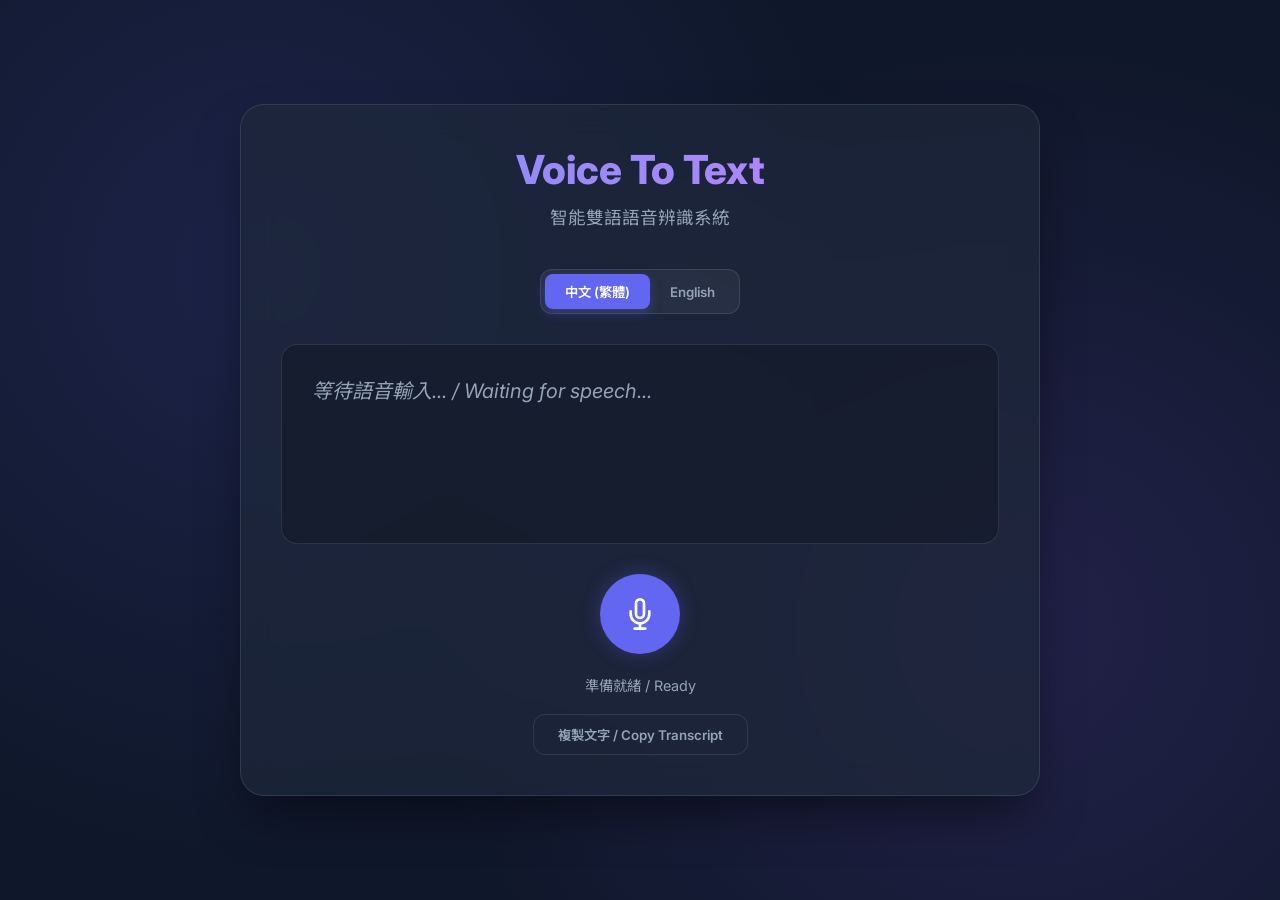
==== index.html @ eadc810d "Add files via upload" ====
<!DOCTYPE html>
<html lang="zh-TW">
<head>
    <meta charset="UTF-8">
    <meta name="viewport" content="width=device-width, initial-scale=1.0">
    <title>Premium Voice-to-Text | 頂級語音轉文字</title>
    <meta name="description" content="A premium, AI-powered voice-to-text application supporting Chinese and English.">
    <link rel="preconnect" href="https://fonts.googleapis.com">
    <link rel="preconnect" href="https://fonts.gstatic.com" crossorigin>
    <link href="https://fonts.googleapis.com/css2?family=Inter:wght@400;600;800&family=Noto+Sans+TC:wght@400;700&display=swap" rel="stylesheet">
    <link rel="stylesheet" href="index.css">
</head>
<body>
    <div class="container">
        <header>
            <h1>Voice To Text</h1>
            <p class="subtitle">智能雙語語音辨識系統</p>
        </header>

        <div class="controls">
            <div class="lang-toggle" id="langToggle">
                <button class="lang-btn active" data-lang="zh-TW">中文 (繁體)</button>
                <button class="lang-btn" data-lang="en-US">English</button>
            </div>
        </div>

        <div class="display-area">
            <div id="transcript"></div>
        </div>

        <div class="actions">
            <button class="record-btn" id="recordBtn" title="點擊開始錄音 / Start Recording">
                <svg id="micIcon" viewBox="0 0 24 24" fill="none" stroke="currentColor" stroke-width="2" stroke-linecap="round" stroke-linejoin="round">
                    <path d="M12 1a3 3 0 0 0-3 3v8a3 3 0 0 0 6 0V4a3 3 0 0 0-3-3z"></path>
                    <path d="M19 10v2a7 7 0 0 1-14 0v-2"></path>
                    <line x1="12" y1="19" x2="12" y2="23"></line>
                    <line x1="8" y1="23" x2="16" y2="23"></line>
                </svg>
                <svg id="stopIcon" style="display: none;" viewBox="0 0 24 24" fill="none" stroke="currentColor" stroke-width="2" stroke-linecap="round" stroke-linejoin="round">
                    <rect x="4" y="4" width="16" height="16" rx="2" ry="2"></rect>
                </svg>
            </button>
            
            <div class="status" id="status">準備就緒 / Ready</div>
            
            <button class="copy-btn" id="copyBtn">
                複製文字 / Copy Transcript
            </button>
        </div>
    </div>

    <script src="main.js"></script>
</body>
</html>
---- index.css ----
:root {
    --primary: #6366f1;
    --primary-hover: #4f46e5;
    --bg-dark: #0f172a;
    --text-main: #f8fafc;
    --text-dim: #94a3b8;
    --glass-bg: rgba(30, 41, 59, 0.7);
    --glass-border: rgba(255, 255, 255, 0.1);
    --accent-glow: rgba(99, 102, 241, 0.3);
}

* {
    margin: 0;
    padding: 0;
    box-sizing: border-box;
    font-family: 'Inter', 'Noto Sans TC', system-ui, -apple-system, sans-serif;
}

body {
    background-color: var(--bg-dark);
    color: var(--text-main);
    min-height: 100vh;
    display: flex;
    align-items: center;
    justify-content: center;
    overflow: hidden;
    position: relative;
}

/* Background mesh gradient */
body::before {
    content: '';
    position: absolute;
    top: 0;
    left: 0;
    width: 100%;
    height: 100%;
    background: 
        radial-gradient(circle at 20% 30%, rgba(99, 102, 241, 0.15) 0%, transparent 50%),
        radial-gradient(circle at 80% 70%, rgba(139, 92, 246, 0.15) 0%, transparent 50%);
    z-index: -1;
}

.container {
    width: 90%;
    max-width: 800px;
    background: var(--glass-bg);
    backdrop-filter: blur(16px);
    -webkit-backdrop-filter: blur(16px);
    border: 1px solid var(--glass-border);
    border-radius: 24px;
    padding: 40px;
    box-shadow: 0 25px 50px -12px rgba(0, 0, 0, 0.5);
    animation: fadeIn 0.8s ease-out;
}

@keyframes fadeIn {
    from { opacity: 0; transform: translateY(20px); }
    to { opacity: 1; transform: translateY(0); }
}

header {
    text-align: center;
    margin-bottom: 40px;
}

h1 {
    font-size: 2.5rem;
    font-weight: 800;
    background: linear-gradient(to right, #818cf8, #c084fc);
    -webkit-background-clip: text;
    -webkit-text-fill-color: transparent;
    margin-bottom: 10px;
}

p.subtitle {
    color: var(--text-dim);
    font-size: 1.1rem;
}

.controls {
    display: flex;
    justify-content: center;
    gap: 20px;
    margin-bottom: 30px;
}

.lang-toggle {
    display: flex;
    background: rgba(255, 255, 255, 0.05);
    border-radius: 12px;
    padding: 4px;
    border: 1px solid var(--glass-border);
}

.lang-btn {
    padding: 8px 20px;
    border-radius: 8px;
    border: none;
    background: transparent;
    color: var(--text-dim);
    cursor: pointer;
    transition: all 0.3s cubic-bezier(0.4, 0, 0.2, 1);
    font-weight: 600;
}

.lang-btn.active {
    background: var(--primary);
    color: white;
    box-shadow: 0 4px 12px var(--accent-glow);
}

.display-area {
    background: rgba(0, 0, 0, 0.2);
    border-radius: 16px;
    padding: 30px;
    min-height: 200px;
    max-height: 400px;
    overflow-y: auto;
    border: 1px solid var(--glass-border);
    margin-bottom: 30px;
    position: relative;
    transition: all 0.3s ease;
}

.display-area:focus-within {
    border-color: var(--primary);
    box-shadow: 0 0 0 3px var(--accent-glow);
}

#transcript {
    font-size: 1.25rem;
    line-height: 1.6;
    color: var(--text-main);
    white-space: pre-wrap;
}

#transcript:empty::before {
    content: '等待語音輸入... / Waiting for speech...';
    color: var(--text-dim);
    font-style: italic;
}

.actions {
    display: flex;
    flex-direction: column;
    align-items: center;
    gap: 20px;
}

.record-btn {
    width: 80px;
    height: 80px;
    border-radius: 50%;
    border: none;
    background: var(--primary);
    color: white;
    cursor: pointer;
    display: flex;
    align-items: center;
    justify-content: center;
    transition: all 0.4s cubic-bezier(0.175, 0.885, 0.32, 1.275);
    box-shadow: 0 0 20px var(--accent-glow);
    position: relative;
}

.record-btn:hover {
    transform: scale(1.1);
    background: var(--primary-hover);
}

.record-btn.recording {
    background: #ef4444;
    animation: pulse 1.5s infinite;
}

@keyframes pulse {
    0% { box-shadow: 0 0 0 0 rgba(239, 68, 68, 0.4); }
    70% { box-shadow: 0 0 0 20px rgba(239, 68, 68, 0); }
    100% { box-shadow: 0 0 0 0 rgba(239, 68, 68, 0); }
}

.record-btn svg {
    width: 32px;
    height: 32px;
}

.copy-btn {
    background: transparent;
    color: var(--text-dim);
    border: 1px solid var(--glass-border);
    padding: 10px 24px;
    border-radius: 12px;
    cursor: pointer;
    font-weight: 600;
    transition: all 0.3s ease;
}

.copy-btn:hover {
    background: rgba(255, 255, 255, 0.05);
    color: var(--text-main);
}

.status {
    font-size: 0.9rem;
    color: var(--text-dim);
    height: 20px;
}

/* Custom Scrollbar */
::-webkit-scrollbar {
    width: 8px;
}
::-webkit-scrollbar-track {
    background: transparent;
}
::-webkit-scrollbar-thumb {
    background: rgba(255, 255, 255, 0.1);
    border-radius: 10px;
}
::-webkit-scrollbar-thumb:hover {
    background: rgba(255, 255, 255, 0.2);
}
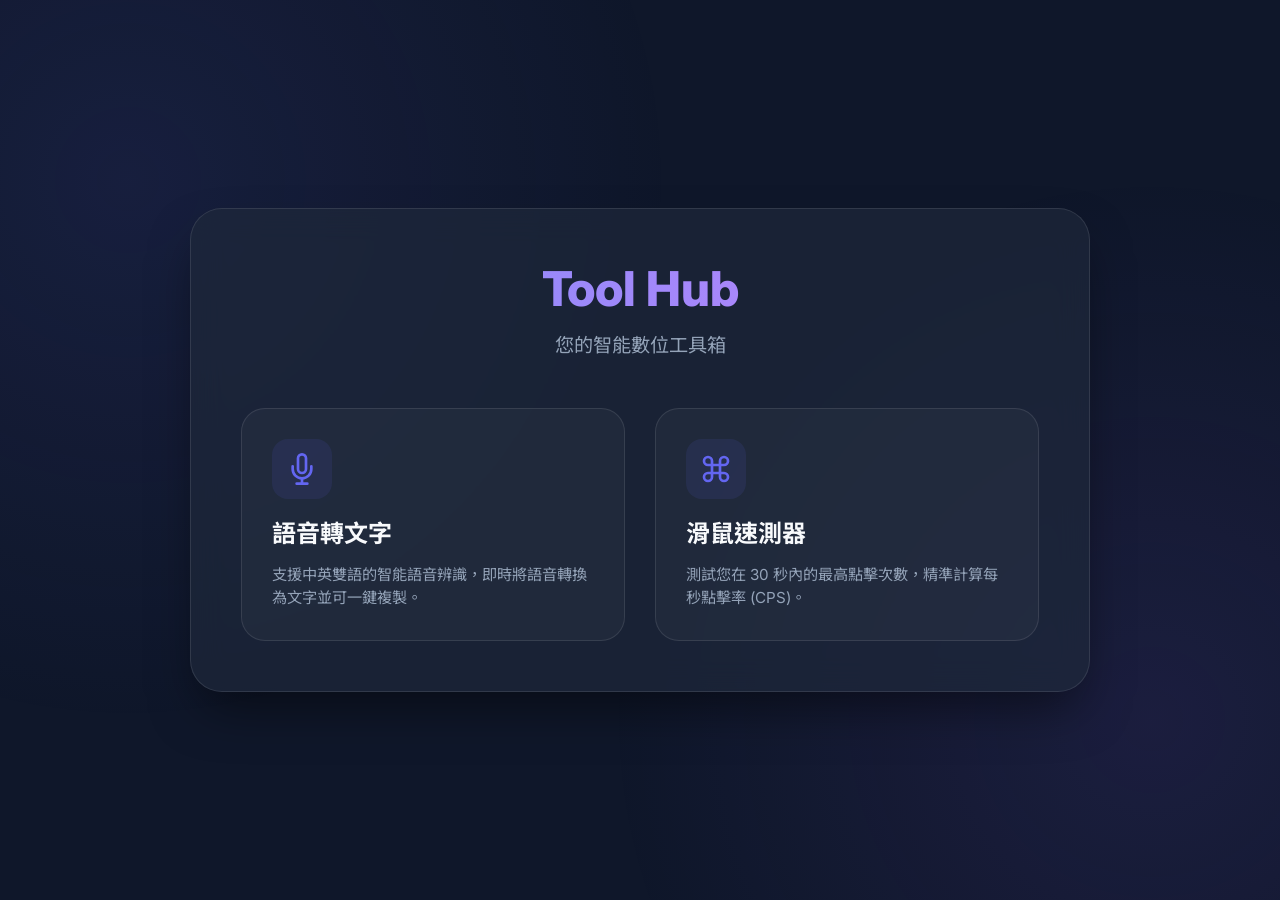
==== commit 847e80d7: "Add files via upload" ====
--- a/index.html
+++ b/index.html
@@ -3,8 +3,7 @@
 <head>
     <meta charset="UTF-8">
     <meta name="viewport" content="width=device-width, initial-scale=1.0">
-    <title>Premium Voice-to-Text | 頂級語音轉文字</title>
-    <meta name="description" content="A premium, AI-powered voice-to-text application supporting Chinese and English.">
+    <title>Tool Hub | 智能工具箱</title>
     <link rel="preconnect" href="https://fonts.googleapis.com">
     <link rel="preconnect" href="https://fonts.gstatic.com" crossorigin>
     <link href="https://fonts.googleapis.com/css2?family=Inter:wght@400;600;800&family=Noto+Sans+TC:wght@400;700&display=swap" rel="stylesheet">
@@ -13,42 +12,36 @@
 <body>
     <div class="container">
         <header>
-            <h1>Voice To Text</h1>
-            <p class="subtitle">智能雙語語音辨識系統</p>
+            <h1>Tool Hub</h1>
+            <p class="subtitle">您的智能數位工具箱</p>
         </header>
 
-        <div class="controls">
-            <div class="lang-toggle" id="langToggle">
-                <button class="lang-btn active" data-lang="zh-TW">中文 (繁體)</button>
-                <button class="lang-btn" data-lang="en-US">English</button>
-            </div>
-        </div>
+        <div class="tool-grid">
+            <!-- Voice to Text Card -->
+            <a href="voiceinput.html" class="tool-card">
+                <div class="card-icon">
+                    <svg viewBox="0 0 24 24" fill="none" stroke="currentColor" stroke-width="2" stroke-linecap="round" stroke-linejoin="round" width="32" height="32">
+                        <path d="M12 1a3 3 0 0 0-3 3v8a3 3 0 0 0 6 0V4a3 3 0 0 0-3-3z"></path>
+                        <path d="M19 10v2a7 7 0 0 1-14 0v-2"></path>
+                        <line x1="12" y1="19" x2="12" y2="23"></line>
+                        <line x1="8" y1="23" x2="16" y2="23"></line>
+                    </svg>
+                </div>
+                <h3>語音轉文字</h3>
+                <p>支援中英雙語的智能語音辨識，即時將語音轉換為文字並可一鍵複製。</p>
+            </a>
 
-        <div class="display-area">
-            <div id="transcript"></div>
-        </div>
-
-        <div class="actions">
-            <button class="record-btn" id="recordBtn" title="點擊開始錄音 / Start Recording">
-                <svg id="micIcon" viewBox="0 0 24 24" fill="none" stroke="currentColor" stroke-width="2" stroke-linecap="round" stroke-linejoin="round">
-                    <path d="M12 1a3 3 0 0 0-3 3v8a3 3 0 0 0 6 0V4a3 3 0 0 0-3-3z"></path>
-                    <path d="M19 10v2a7 7 0 0 1-14 0v-2"></path>
-                    <line x1="12" y1="19" x2="12" y2="23"></line>
-                    <line x1="8" y1="23" x2="16" y2="23"></line>
-                </svg>
-                <svg id="stopIcon" style="display: none;" viewBox="0 0 24 24" fill="none" stroke="currentColor" stroke-width="2" stroke-linecap="round" stroke-linejoin="round">
-                    <rect x="4" y="4" width="16" height="16" rx="2" ry="2"></rect>
-                </svg>
-            </button>
-            
-            <div class="status" id="status">準備就緒 / Ready</div>
-            
-            <button class="copy-btn" id="copyBtn">
-                複製文字 / Copy Transcript
-            </button>
+            <!-- Mouse Test Card -->
+            <a href="mousetest.html" class="tool-card">
+                <div class="card-icon">
+                    <svg viewBox="0 0 24 24" fill="none" stroke="currentColor" stroke-width="2" stroke-linecap="round" stroke-linejoin="round" width="32" height="32">
+                        <path d="M15 6v12a3 3 0 1 0 3-3H6a3 3 0 1 0 3 3V6a3 3 0 1 0-3 3h12a3 3 0 1 0-3-3z"></path>
+                    </svg>
+                </div>
+                <h3>滑鼠速測器</h3>
+                <p>測試您在 30 秒內的最高點擊次數，精準計算每秒點擊率 (CPS)。</p>
+            </a>
         </div>
     </div>
-
-    <script src="main.js"></script>
 </body>
 </html>
--- a/index.css
+++ b/index.css
@@ -7,6 +7,7 @@
     --glass-bg: rgba(30, 41, 59, 0.7);
     --glass-border: rgba(255, 255, 255, 0.1);
     --accent-glow: rgba(99, 102, 241, 0.3);
+    --card-bg: rgba(255, 255, 255, 0.03);
 }
 
 * {
@@ -21,68 +22,230 @@
     color: var(--text-main);
     min-height: 100vh;
     display: flex;
+    flex-direction: column;
     align-items: center;
     justify-content: center;
+    position: relative;
+    padding: 20px;
+}
+
+body::before {
+    content: '';
+    position: fixed;
+    top: 0;
+    left: 0;
+    width: 100%;
+    height: 100%;
+    background: 
+        radial-gradient(circle at 10% 20%, rgba(99, 102, 241, 0.1) 0%, transparent 40%),
+        radial-gradient(circle at 90% 80%, rgba(139, 92, 246, 0.1) 0%, transparent 40%);
+    z-index: -1;
+}
+
+/* Navigation */
+.top-nav {
+    position: fixed;
+    top: 20px;
+    left: 20px;
+    z-index: 100;
+}
+
+.back-link {
+    display: flex;
+    align-items: center;
+    gap: 8px;
+    color: var(--text-dim);
+    text-decoration: none;
+    font-weight: 600;
+    padding: 10px 16px;
+    background: var(--glass-bg);
+    border: 1px solid var(--glass-border);
+    border-radius: 12px;
+    transition: all 0.3s ease;
+    backdrop-filter: blur(8px);
+}
+
+.back-link:hover {
+    color: var(--text-main);
+    background: rgba(255, 255, 255, 0.1);
+    transform: translateX(-4px);
+}
+
+/* Container & Layout */
+.container {
+    width: 100%;
+    max-width: 900px;
+    background: var(--glass-bg);
+    backdrop-filter: blur(16px);
+    -webkit-backdrop-filter: blur(16px);
+    border: 1px solid var(--glass-border);
+    border-radius: 32px;
+    padding: 50px;
+    box-shadow: 0 25px 50px -12px rgba(0, 0, 0, 0.5);
+    animation: fadeIn 0.8s cubic-bezier(0.16, 1, 0.3, 1);
+}
+
+@keyframes fadeIn {
+    from { opacity: 0; transform: translateY(30px); }
+    to { opacity: 1; transform: translateY(0); }
+}
+
+header {
+    text-align: center;
+    margin-bottom: 50px;
+}
+
+h1 {
+    font-size: 3rem;
+    font-weight: 800;
+    background: linear-gradient(to right, #818cf8, #c084fc);
+    -webkit-background-clip: text;
+    -webkit-text-fill-color: transparent;
+    margin-bottom: 12px;
+}
+
+.subtitle {
+    color: var(--text-dim);
+    font-size: 1.2rem;
+}
+
+/* Hub Grid */
+.tool-grid {
+    display: grid;
+    grid-template-columns: repeat(auto-fit, minmax(300px, 1fr));
+    gap: 30px;
+}
+
+.tool-card {
+    background: var(--card-bg);
+    border: 1px solid var(--glass-border);
+    border-radius: 24px;
+    padding: 30px;
+    text-decoration: none;
+    color: inherit;
+    transition: all 0.4s cubic-bezier(0.4, 0, 0.2, 1);
+    display: flex;
+    flex-direction: column;
+    gap: 15px;
+    position: relative;
     overflow: hidden;
-    position: relative;
-}
-
-/* Background mesh gradient */
-body::before {
+}
+
+.tool-card::before {
     content: '';
     position: absolute;
     top: 0;
     left: 0;
     width: 100%;
     height: 100%;
-    background: 
-        radial-gradient(circle at 20% 30%, rgba(99, 102, 241, 0.15) 0%, transparent 50%),
-        radial-gradient(circle at 80% 70%, rgba(139, 92, 246, 0.15) 0%, transparent 50%);
-    z-index: -1;
-}
-
-.container {
-    width: 90%;
-    max-width: 800px;
-    background: var(--glass-bg);
-    backdrop-filter: blur(16px);
-    -webkit-backdrop-filter: blur(16px);
-    border: 1px solid var(--glass-border);
+    background: linear-gradient(45deg, transparent, rgba(99, 102, 241, 0.05), transparent);
+    transform: translateX(-100%);
+    transition: 0.6s;
+}
+
+.tool-card:hover {
+    transform: translateY(-10px);
+    background: rgba(255, 255, 255, 0.06);
+    border-color: var(--primary);
+    box-shadow: 0 20px 40px rgba(0, 0, 0, 0.3);
+}
+
+.tool-card:hover::before {
+    transform: translateX(100%);
+}
+
+.card-icon {
+    width: 60px;
+    height: 60px;
+    background: rgba(99, 102, 241, 0.1);
+    border-radius: 16px;
+    display: flex;
+    align-items: center;
+    justify-content: center;
+    color: var(--primary);
+}
+
+.tool-card h3 {
+    font-size: 1.5rem;
+    color: var(--text-main);
+}
+
+.tool-card p {
+    color: var(--text-dim);
+    font-size: 0.95rem;
+    line-height: 1.5;
+}
+
+/* Mouse Test Specifics */
+.test-area {
+    width: 100%;
+    height: 300px;
+    background: rgba(0, 0, 0, 0.2);
+    border: 2px dashed var(--glass-border);
     border-radius: 24px;
-    padding: 40px;
-    box-shadow: 0 25px 50px -12px rgba(0, 0, 0, 0.5);
-    animation: fadeIn 0.8s ease-out;
-}
-
-@keyframes fadeIn {
-    from { opacity: 0; transform: translateY(20px); }
-    to { opacity: 1; transform: translateY(0); }
-}
-
-header {
+    display: flex;
+    align-items: center;
+    justify-content: center;
+    cursor: pointer;
+    transition: all 0.2s ease;
+    user-select: none;
+    margin-bottom: 30px;
+    position: relative;
+}
+
+.test-area:active {
+    background: rgba(99, 102, 241, 0.1);
+    border-color: var(--primary);
+    transform: scale(0.99);
+}
+
+.test-area.disabled {
+    cursor: default;
+    opacity: 0.7;
+}
+
+.click-prompt {
+    font-size: 1.5rem;
+    font-weight: 600;
+    color: var(--text-dim);
     text-align: center;
-    margin-bottom: 40px;
-}
-
-h1 {
-    font-size: 2.5rem;
-    font-weight: 800;
-    background: linear-gradient(to right, #818cf8, #c084fc);
-    -webkit-background-clip: text;
-    -webkit-text-fill-color: transparent;
-    margin-bottom: 10px;
-}
-
-p.subtitle {
-    color: var(--text-dim);
-    font-size: 1.1rem;
-}
-
-.controls {
-    display: flex;
-    justify-content: center;
+}
+
+.stats-grid {
+    display: grid;
+    grid-template-columns: repeat(3, 1fr);
     gap: 20px;
     margin-bottom: 30px;
+}
+
+.stat-box {
+    background: rgba(255, 255, 255, 0.05);
+    padding: 20px;
+    border-radius: 16px;
+    text-align: center;
+}
+
+.stat-label {
+    font-size: 0.8rem;
+    color: var(--text-dim);
+    text-transform: uppercase;
+    letter-spacing: 1px;
+    margin-bottom: 5px;
+}
+
+.stat-value {
+    font-size: 2rem;
+    font-weight: 800;
+    color: var(--text-main);
+}
+
+/* Voice Page Specifics (Migrated) */
+.controls, .actions {
+    display: flex;
+    flex-direction: column;
+    align-items: center;
+    gap: 20px;
+    margin-top: 30px;
 }
 
 .lang-toggle {
@@ -90,7 +253,6 @@
     background: rgba(255, 255, 255, 0.05);
     border-radius: 12px;
     padding: 4px;
-    border: 1px solid var(--glass-border);
 }
 
 .lang-btn {
@@ -100,73 +262,35 @@
     background: transparent;
     color: var(--text-dim);
     cursor: pointer;
-    transition: all 0.3s cubic-bezier(0.4, 0, 0.2, 1);
     font-weight: 600;
+    transition: 0.3s;
 }
 
 .lang-btn.active {
     background: var(--primary);
     color: white;
-    box-shadow: 0 4px 12px var(--accent-glow);
 }
 
 .display-area {
     background: rgba(0, 0, 0, 0.2);
     border-radius: 16px;
-    padding: 30px;
+    padding: 25px;
     min-height: 200px;
-    max-height: 400px;
-    overflow-y: auto;
-    border: 1px solid var(--glass-border);
-    margin-bottom: 30px;
-    position: relative;
-    transition: all 0.3s ease;
-}
-
-.display-area:focus-within {
-    border-color: var(--primary);
-    box-shadow: 0 0 0 3px var(--accent-glow);
-}
-
-#transcript {
-    font-size: 1.25rem;
-    line-height: 1.6;
-    color: var(--text-main);
-    white-space: pre-wrap;
-}
-
-#transcript:empty::before {
-    content: '等待語音輸入... / Waiting for speech...';
-    color: var(--text-dim);
-    font-style: italic;
-}
-
-.actions {
-    display: flex;
-    flex-direction: column;
-    align-items: center;
-    gap: 20px;
+    border: 1px solid var(--glass-border);
 }
 
 .record-btn {
-    width: 80px;
-    height: 80px;
+    width: 70px;
+    height: 70px;
     border-radius: 50%;
     border: none;
     background: var(--primary);
     color: white;
     cursor: pointer;
+    box-shadow: 0 0 20px var(--accent-glow);
     display: flex;
     align-items: center;
     justify-content: center;
-    transition: all 0.4s cubic-bezier(0.175, 0.885, 0.32, 1.275);
-    box-shadow: 0 0 20px var(--accent-glow);
-    position: relative;
-}
-
-.record-btn:hover {
-    transform: scale(1.1);
-    background: var(--primary-hover);
 }
 
 .record-btn.recording {
@@ -180,44 +304,40 @@
     100% { box-shadow: 0 0 0 0 rgba(239, 68, 68, 0); }
 }
 
-.record-btn svg {
-    width: 32px;
-    height: 32px;
-}
-
-.copy-btn {
+.btn-secondary {
     background: transparent;
-    color: var(--text-dim);
-    border: 1px solid var(--glass-border);
-    padding: 10px 24px;
+    border: 1px solid var(--glass-border);
+    color: var(--text-dim);
+    padding: 12px 30px;
     border-radius: 12px;
     cursor: pointer;
     font-weight: 600;
-    transition: all 0.3s ease;
-}
-
-.copy-btn:hover {
+}
+
+.btn-secondary:hover {
+    color: var(--text-main);
     background: rgba(255, 255, 255, 0.05);
-    color: var(--text-main);
-}
-
-.status {
-    font-size: 0.9rem;
-    color: var(--text-dim);
+}
+
+/* Animations for clicks */
+.click-effect {
+    position: absolute;
+    width: 20px;
     height: 20px;
-}
-
-/* Custom Scrollbar */
-::-webkit-scrollbar {
-    width: 8px;
-}
-::-webkit-scrollbar-track {
-    background: transparent;
-}
-::-webkit-scrollbar-thumb {
-    background: rgba(255, 255, 255, 0.1);
-    border-radius: 10px;
-}
-::-webkit-scrollbar-thumb:hover {
-    background: rgba(255, 255, 255, 0.2);
-}
+    background: var(--primary);
+    border-radius: 50%;
+    pointer-events: none;
+    animation: clickAnim 0.4s ease-out forwards;
+}
+
+@keyframes clickAnim {
+    from { transform: scale(0); opacity: 0.8; }
+    to { transform: scale(4); opacity: 0; }
+}
+
+@media (max-width: 600px) {
+    .container { padding: 30px 20px; }
+    h1 { font-size: 2rem; }
+    .tool-grid { grid-template-columns: 1fr; }
+    .stats-grid { grid-template-columns: 1fr; }
+}
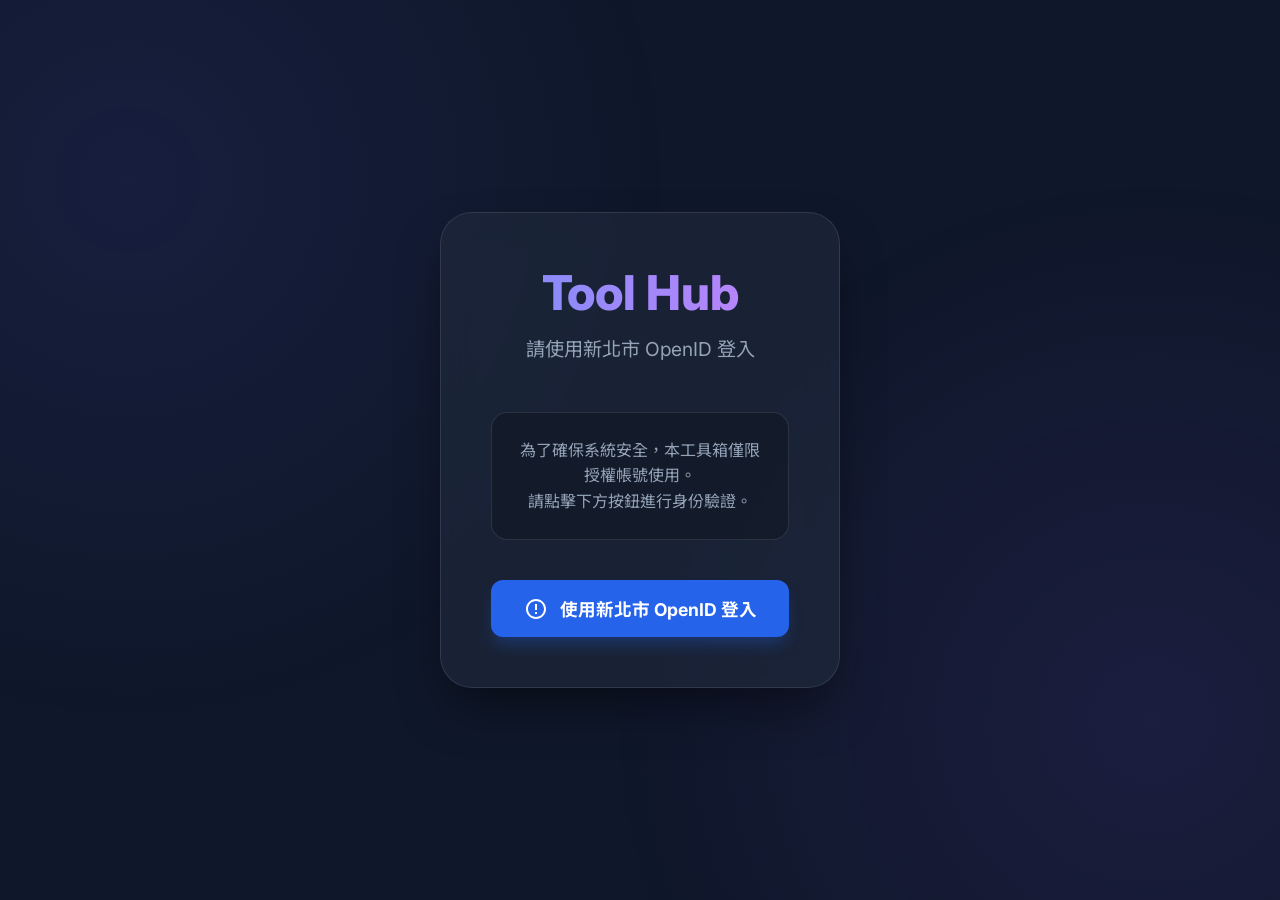
==== commit c7945b4b: "Add files via upload" ====
--- a/index.html
+++ b/index.html
@@ -8,10 +8,14 @@
     <link rel="preconnect" href="https://fonts.gstatic.com" crossorigin>
     <link href="https://fonts.googleapis.com/css2?family=Inter:wght@400;600;800&family=Noto+Sans+TC:wght@400;700&display=swap" rel="stylesheet">
     <link rel="stylesheet" href="index.css">
+    <script src="auth.js"></script>
 </head>
 <body>
     <div class="container">
         <header>
+            <div style="position: absolute; top: 20px; right: 20px;">
+                <button class="btn-secondary" onclick="logout()" style="padding: 8px 16px; font-size: 0.9rem;">登出 / Logout</button>
+            </div>
             <h1>Tool Hub</h1>
             <p class="subtitle">您的智能數位工具箱</p>
         </header>
--- a/index.css
+++ b/index.css
@@ -336,8 +336,15 @@
 }
 
 @media (max-width: 600px) {
-    .container { padding: 30px 20px; }
-    h1 { font-size: 2rem; }
-    .tool-grid { grid-template-columns: 1fr; }
-    .stats-grid { grid-template-columns: 1fr; }
-}
+    body { padding: 10px; }
+    .container { 
+        padding: 30px 15px; 
+        border-radius: 20px;
+    }
+    h1 { font-size: 1.8rem; }
+    .subtitle { font-size: 1rem; }
+    .tool-grid { grid-template-columns: 1fr; gap: 20px; }
+    .stats-grid { grid-template-columns: 1fr; gap: 10px; }
+    .record-btn { width: 80px; height: 80px; } /* Larger for touch */
+    .test-area { height: 250px; }
+}
